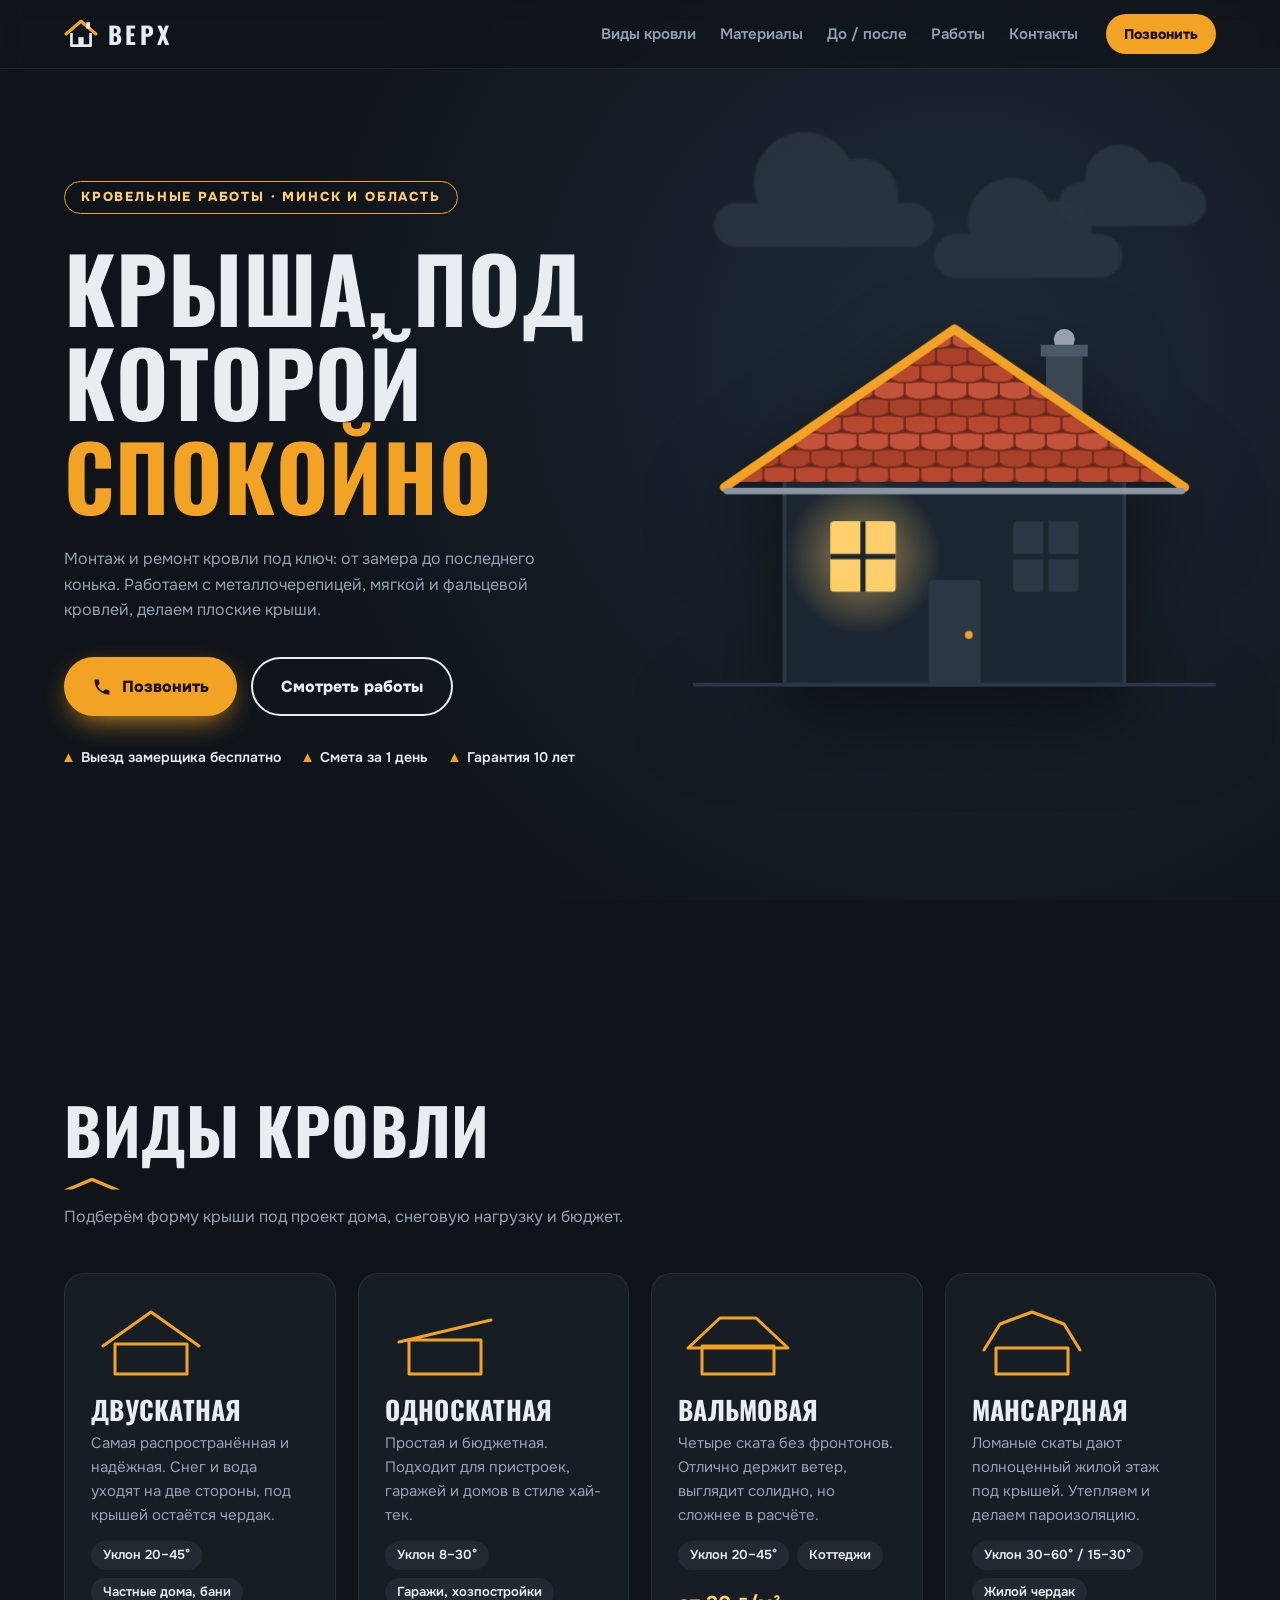
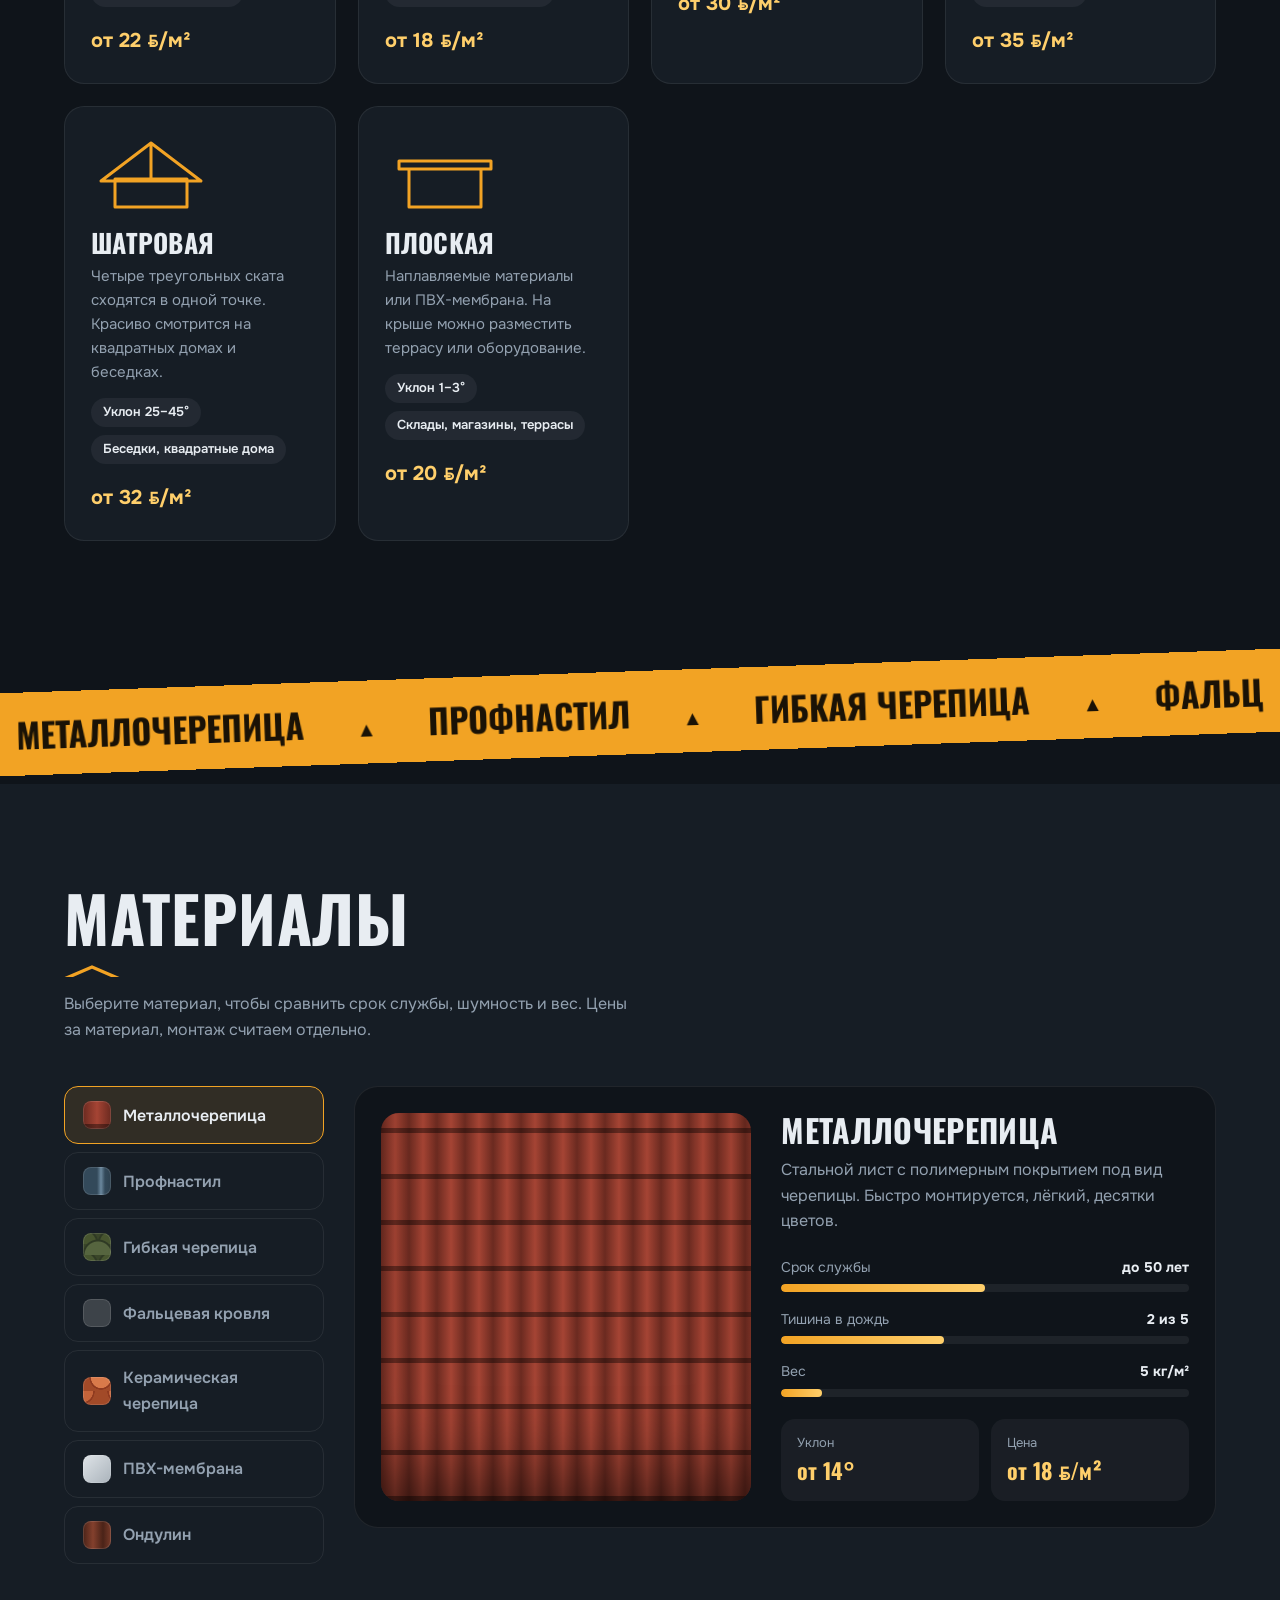
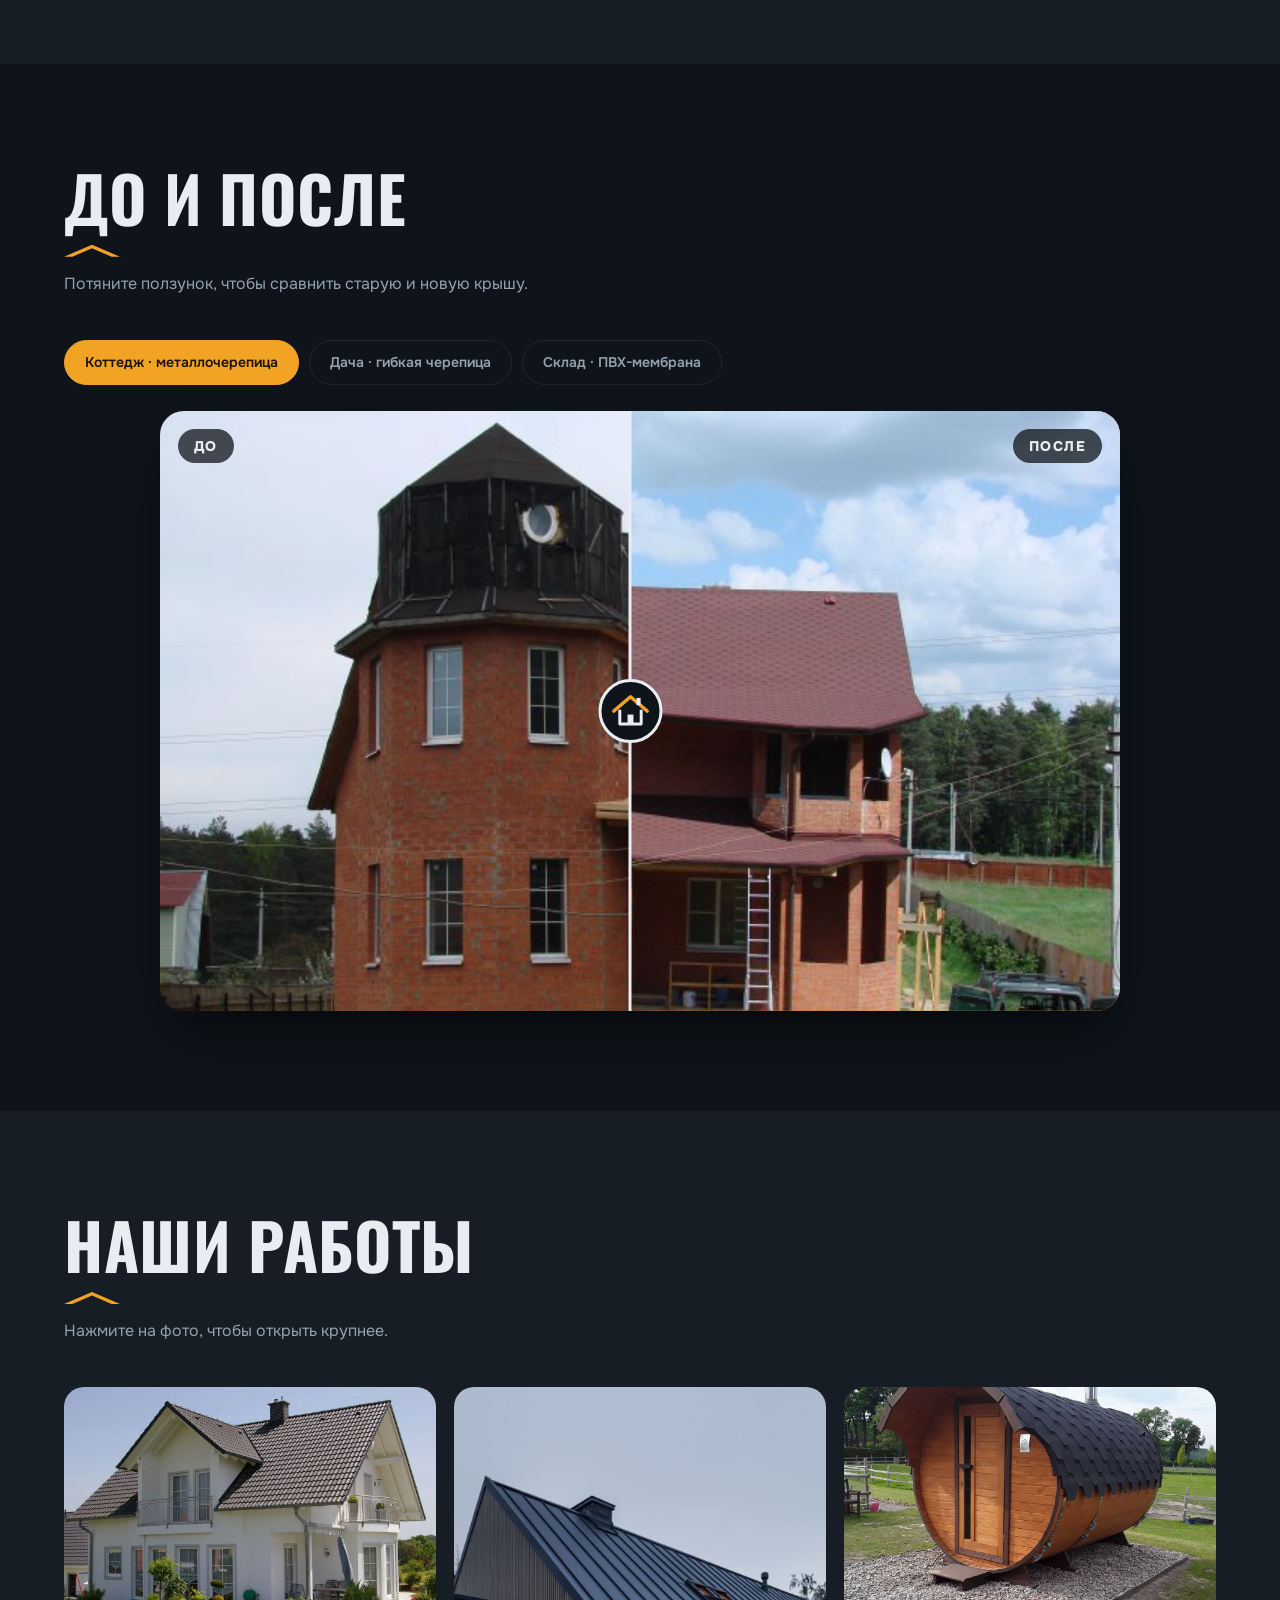
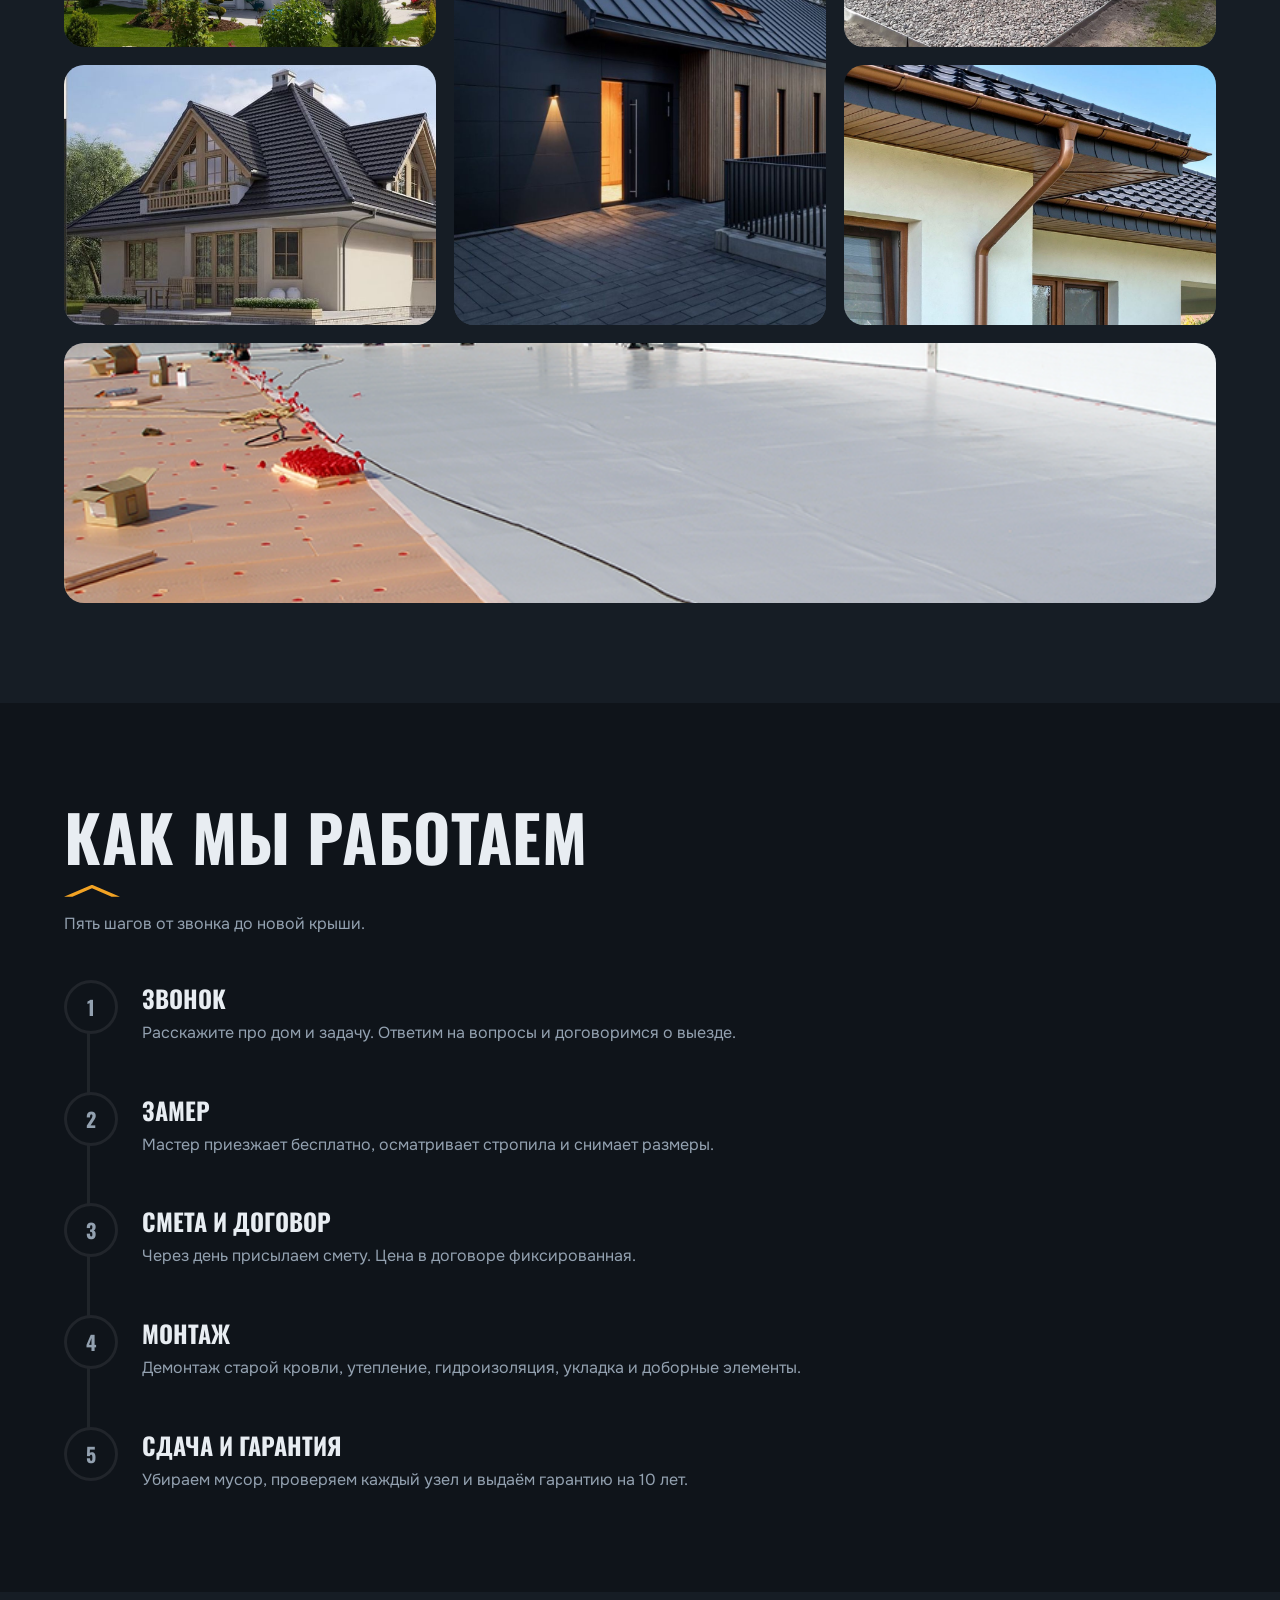
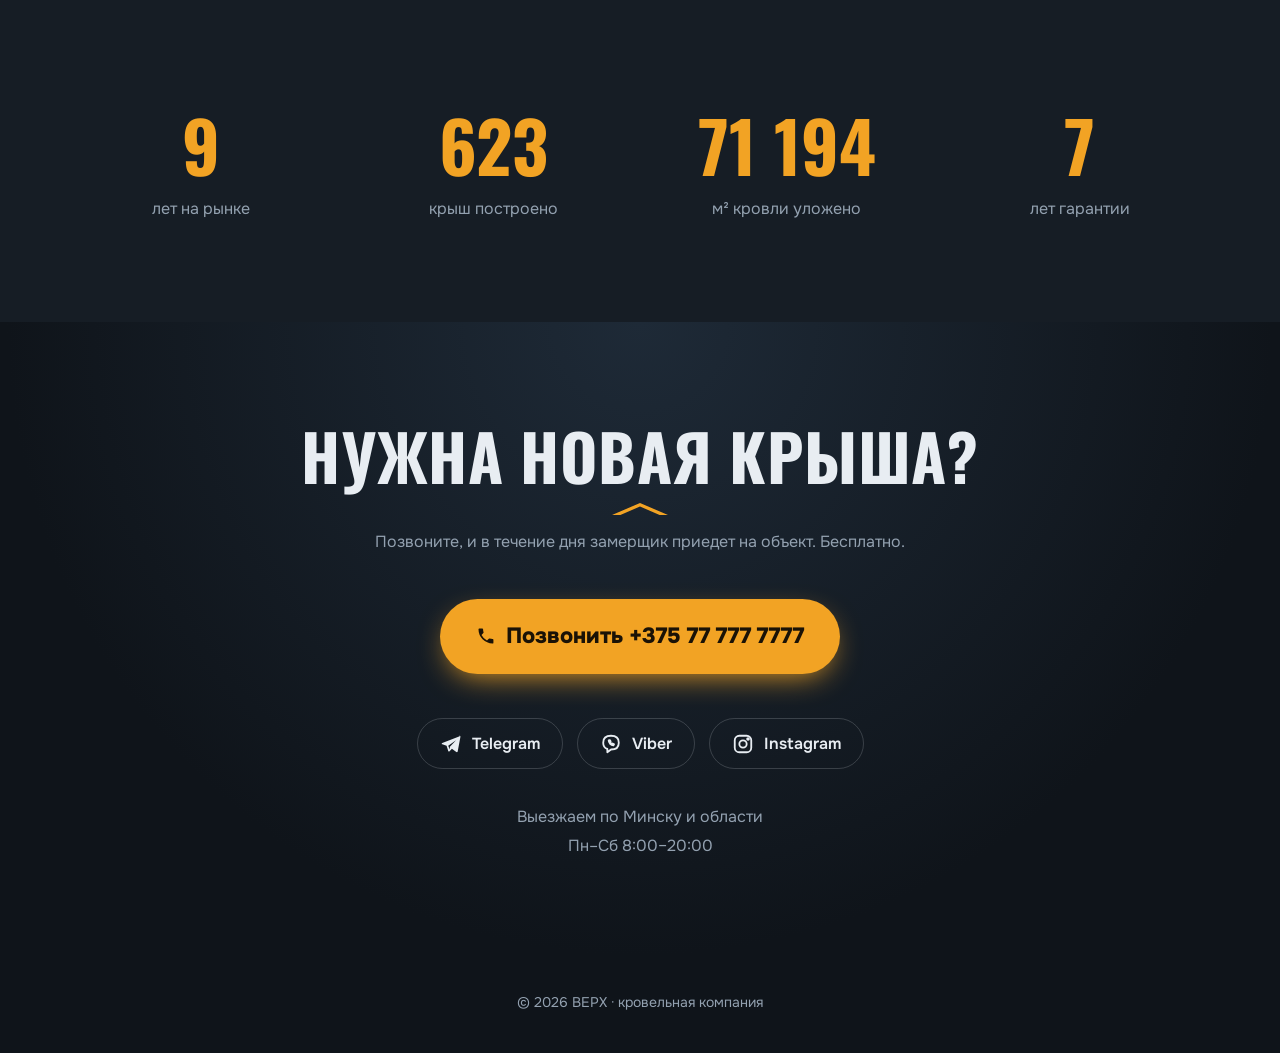
==== Krovlya/index.html @ 720a1a56 "init(Krovlya): complete task" ====
<!DOCTYPE html>
<html lang="ru">
<head>
<meta charset="utf-8">
<meta name="viewport" content="width=device-width, initial-scale=1">
<title>ВЕРХ — кровельные работы в Минске</title>
<meta name="description" content="Кровельная компания «ВЕРХ»: монтаж и ремонт крыш под ключ. Металлочерепица, гибкая черепица, фальц, плоская кровля. Бесплатный выезд замерщика, гарантия 10 лет.">
<meta name="theme-color" content="#0f141a">
<link rel="preconnect" href="https://fonts.googleapis.com">
<link rel="preconnect" href="https://fonts.gstatic.com" crossorigin>
<link href="https://fonts.googleapis.com/css2?family=Oswald:wght@500;700&family=Onest:wght@400;600;800&display=swap" rel="stylesheet">
<link rel="stylesheet" href="style.css">
</head>
<body>

<!-- значок крыши: логотип и заглушки фото -->
<svg class="defs" width="0" height="0" aria-hidden="true">
  <defs>
    <symbol id="roofIcon" viewBox="0 0 64 64">
      <path d="M4 32 32 8l28 24" fill="none" stroke="#f2a324" stroke-width="6" stroke-linecap="round" stroke-linejoin="round"/>
      <path d="M14 30v24h36V30" fill="none" stroke="currentColor" stroke-width="5" stroke-linejoin="round"/>
      <rect x="27" y="38" width="10" height="16" fill="currentColor"/>
      <rect x="42" y="10" width="7" height="12" fill="currentColor"/>
    </symbol>
  </defs>
</svg>

<header class="nav">
  <a class="logo" href="#hero"><svg viewBox="0 0 64 64"><use href="#roofIcon"/></svg>ВЕРХ</a>
  <nav><a href="#types">Виды кровли</a><a href="#materials">Материалы</a><a href="#before">До / после</a><a href="#works">Работы</a><a href="#contacts">Контакты</a></nav>
  <a class="call-mini" href="tel:+375777777777">Позвонить</a>
</header>

<main>
<section id="hero" class="hero">
  <div class="hero__text">
    <span class="tag">Кровельные работы · Минск и область</span>
    <h1 class="words">Крыша, под которой <em>спокойно</em></h1>
    <p class="lead">Монтаж и ремонт кровли под ключ: от замера до последнего конька. Работаем с металлочерепицей, мягкой и фальцевой кровлей, делаем плоские крыши.</p>
    <div class="actions">
      <a class="btn btn--main" href="tel:+375777777777"><svg viewBox="0 0 24 24"><path d="M6.6 10.8a15 15 0 0 0 6.6 6.6l2.2-2.2a1 1 0 0 1 1-.25 11 11 0 0 0 3.5.55 1 1 0 0 1 1 1V20a1 1 0 0 1-1 1A17 17 0 0 1 3 4a1 1 0 0 1 1-1h3.5a1 1 0 0 1 1 1c0 1.2.2 2.4.55 3.5a1 1 0 0 1-.25 1z"/></svg>Позвонить</a>
      <a class="btn btn--ghost" href="#works">Смотреть работы</a>
    </div>
    <ul class="perks">
      <li>Выезд замерщика бесплатно</li>
      <li>Смета за 1 день</li>
      <li>Гарантия 10 лет</li>
    </ul>
  </div>

  <!-- дом: черепица укладывается ряд за рядом, потом начинается дождь -->
  <div class="hero__art" id="art" aria-hidden="true">
    <span class="cloud c1"></span><span class="cloud c2"></span><span class="cloud c3"></span>
    <svg class="house" viewBox="0 0 400 400">
      <defs>
        <clipPath id="roofClip"><polygon points="200,90 30,205 370,205"/></clipPath>
        <radialGradient id="glow"><stop offset="0" stop-color="#ffcf6b" stop-opacity=".55"/><stop offset="1" stop-color="#ffcf6b" stop-opacity="0"/></radialGradient>
      </defs>
      <line x1="0" y1="360" x2="400" y2="360" stroke="#2b3744" stroke-width="3"/>
      <g class="smoke"><circle cx="284" cy="96" r="8"/><circle cx="284" cy="96" r="8"/><circle cx="284" cy="96" r="8"/></g>
      <rect x="270" y="105" width="28" height="70" fill="#3a4654"/>
      <rect x="266" y="100" width="36" height="9" fill="#4a5867"/>
      <rect x="70" y="200" width="260" height="160" fill="#1c2631" stroke="#2b3744" stroke-width="3"/>
      <circle cx="130" cy="262" r="60" fill="url(#glow)" class="win-glow"/>
      <rect x="105" y="235" width="50" height="54" rx="3" fill="#ffcf6b" class="win"/>
      <path d="M130 235v54M105 262h50" stroke="#1c2631" stroke-width="4"/>
      <rect x="245" y="235" width="50" height="54" rx="3" fill="#2b3744"/>
      <path d="M270 235v54M245 262h50" stroke="#1c2631" stroke-width="4"/>
      <rect x="180" y="280" width="40" height="80" rx="3" fill="#2b3744"/>
      <circle cx="211" cy="322" r="3" fill="#f2a324"/>
      <polygon points="200,90 30,205 370,205" fill="#26313d"/>
      <g id="tiles" clip-path="url(#roofClip)"></g>
      <polyline class="trim" points="24,209 200,88 376,209" pathLength="1"/>
      <line class="gutter" x1="26" y1="212" x2="374" y2="212" pathLength="1"/>
    </svg>
    <canvas id="rain"></canvas>
  </div>
</section>

<!-- линия крыш: прорисовывается по мере прокрутки -->
<div class="ridge" aria-hidden="true">
  <svg viewBox="0 0 1200 90"><path id="ridgePath" pathLength="1" d="M0 80 H60 L110 40 L160 80 H200 V50 L250 20 L300 50 V80 H360 L400 60 H470 L510 80 H560 L620 30 L680 80 H720 V45 H800 V80 H850 L880 55 L910 80 H960 L1010 25 L1035 42 V30 H1048 V52 L1060 80 H1110 L1150 50 L1190 80 H1200"/></svg>
</div>

<section id="types" class="sec">
  <h2>Виды кровли</h2>
  <p class="sub">Подберём форму крыши под проект дома, снеговую нагрузку и бюджет.</p>
  <div class="cards">
    <article class="card">
      <svg class="shape" viewBox="0 0 120 80"><path pathLength="1" d="M24 72V42h72v30zM12 44 60 10l48 34"/></svg>
      <h3>Двускатная</h3>
      <p>Самая распространённая и надёжная. Снег и вода уходят на две стороны, под крышей остаётся чердак.</p>
      <ul class="meta"><li>Уклон 20–45°</li><li>Частные дома, бани</li></ul>
      <b>от 22 <span class="nbrb-icon">BYN</span>/м²</b>
    </article>
    <article class="card">
      <svg class="shape" viewBox="0 0 120 80"><path pathLength="1" d="M24 72V38h72v34zM14 40 106 18"/></svg>
      <h3>Односкатная</h3>
      <p>Простая и бюджетная. Подходит для пристроек, гаражей и домов в стиле хай-тек.</p>
      <ul class="meta"><li>Уклон 8–30°</li><li>Гаражи, хозпостройки</li></ul>
      <b>от 18 <span class="nbrb-icon">BYN</span>/м²</b>
    </article>
    <article class="card">
      <svg class="shape" viewBox="0 0 120 80"><path pathLength="1" d="M24 72V44h72v28zM10 46l32-30h36l32 30z"/></svg>
      <h3>Вальмовая</h3>
      <p>Четыре ската без фронтонов. Отлично держит ветер, выглядит солидно, но сложнее в расчёте.</p>
      <ul class="meta"><li>Уклон 20–45°</li><li>Коттеджи</li></ul>
      <b>от 30 <span class="nbrb-icon">BYN</span>/м²</b>
    </article>
    <article class="card">
      <svg class="shape" viewBox="0 0 120 80"><path pathLength="1" d="M24 72V46h72v26zM12 48l16-26 32-12 32 12 16 26"/></svg>
      <h3>Мансардная</h3>
      <p>Ломаные скаты дают полноценный жилой этаж под крышей. Утепляем и делаем пароизоляцию.</p>
      <ul class="meta"><li>Уклон 30–60° / 15–30°</li><li>Жилой чердак</li></ul>
      <b>от 35 <span class="nbrb-icon">BYN</span>/м²</b>
    </article>
    <article class="card">
      <svg class="shape" viewBox="0 0 120 80"><path pathLength="1" d="M24 72V44h72v28zM10 46 60 8l50 38zM60 8v38"/></svg>
      <h3>Шатровая</h3>
      <p>Четыре треугольных ската сходятся в одной точке. Красиво смотрится на квадратных домах и беседках.</p>
      <ul class="meta"><li>Уклон 25–45°</li><li>Беседки, квадратные дома</li></ul>
      <b>от 32 <span class="nbrb-icon">BYN</span>/м²</b>
    </article>
    <article class="card">
      <svg class="shape" viewBox="0 0 120 80"><path pathLength="1" d="M24 72V34h72v38zM14 34h92v-8H14z"/></svg>
      <h3>Плоская</h3>
      <p>Наплавляемые материалы или ПВХ-мембрана. На крыше можно разместить террасу или оборудование.</p>
      <ul class="meta"><li>Уклон 1–3°</li><li>Склады, магазины, террасы</li></ul>
      <b>от 20 <span class="nbrb-icon">BYN</span>/м²</b>
    </article>
  </div>
</section>

<div class="marquee" aria-hidden="true"><div class="marquee__track">
  <span>Металлочерепица</span><span>Профнастил</span><span>Гибкая черепица</span><span>Фальц</span><span>Керамика</span><span>ПВХ-мембрана</span><span>Водостоки</span>
  <span>Металлочерепица</span><span>Профнастил</span><span>Гибкая черепица</span><span>Фальц</span><span>Керамика</span><span>ПВХ-мембрана</span><span>Водостоки</span>
</div></div>

<section id="materials" class="sec sec--dark">
  <h2>Материалы</h2>
  <p class="sub">Выберите материал, чтобы сравнить срок службы, шумность и вес. Цены за материал, монтаж считаем отдельно.</p>
  <div class="mat">
    <div class="mat__list" role="tablist" aria-label="Кровельные материалы" id="matList"></div>
    <div class="mat__panel" role="tabpanel" id="matPanel">
      <div class="sample" id="matSample"></div>
      <div class="mat__info">
        <h3 id="matName"></h3>
        <p id="matText"></p>
        <div class="specs">
          <div class="spec"><span>Срок службы</span><b id="sLife"></b><i><u id="bLife"></u></i></div>
          <div class="spec"><span>Тишина в дождь</span><b id="sQuiet"></b><i><u id="bQuiet"></u></i></div>
          <div class="spec"><span>Вес</span><b id="sWeight"></b><i><u id="bWeight"></u></i></div>
        </div>
        <ul class="facts">
          <li><span>Уклон</span><b id="sSlope"></b></li>
          <li><span>Цена</span><b id="sPrice"></b></li>
        </ul>
      </div>
    </div>
  </div>
</section>

<section id="before" class="sec">
  <h2>До и после</h2>
  <p class="sub">Потяните ползунок, чтобы сравнить старую и новую крышу.</p>
  <div class="ba-tabs" id="baTabs">
    <button class="on" data-n="1">Коттедж · металлочерепица</button>
    <button data-n="2">Дача · гибкая черепица</button>
    <button data-n="3">Склад · ПВХ-мембрана</button>
  </div>
  <!-- фото: images/before1.jpg + images/after1.jpg, before2/after2, before3/after3 -->
  <div class="ba">
    <div class="ba__img ba__img--before" style="--img:url(./images/before1.jpg)"><span class="ba__lbl">До</span></div>
    <div class="ba__img ba__img--after" style="--img:url(./images/after1.jpg)"><span class="ba__lbl">После</span></div>
    <div class="ba__handle"><svg viewBox="0 0 64 64"><use href="#roofIcon"/></svg></div>
    <input class="ba__range" type="range" min="0" max="100" value="50" aria-label="Сравнение до и после">
  </div>
</section>

<section id="works" class="sec sec--dark">
  <h2>Наши работы</h2>
  <p class="sub">Нажмите на фото, чтобы открыть крупнее.</p>
  <!-- фото: images/photo1.jpg … photo6.jpg -->
  <div class="gal">
    <figure class="ph" style="--img:url(./images/photo1.jpg)"><figcaption>Коттедж, металлочерепица</figcaption></figure>
    <figure class="ph ph--tall" style="--img:url(./images/photo2.jpg)"><figcaption>Фальцевая кровля, графит</figcaption></figure>
    <figure class="ph" style="--img:url(./images/photo3.jpg)"><figcaption>Баня, гибкая черепица</figcaption></figure>
    <figure class="ph" style="--img:url(./images/photo4.jpg)"><figcaption>Мансарда с мансардными окнами</figcaption></figure>
    <figure class="ph" style="--img:url(./images/photo6.jpg)"><figcaption>Водосточная система</figcaption></figure>
    <figure class="ph ph--wide" style="--img:url(./images/photo5.jpg)"><figcaption>Плоская кровля склада, ПВХ-мембрана</figcaption></figure>
  </div>
</section>

<section id="steps" class="sec">
  <h2>Как мы работаем</h2>
  <p class="sub">Пять шагов от звонка до новой крыши.</p>
  <ol class="steps" id="steps">
    <li><b>Звонок</b><p>Расскажите про дом и задачу. Ответим на вопросы и договоримся о выезде.</p></li>
    <li><b>Замер</b><p>Мастер приезжает бесплатно, осматривает стропила и снимает размеры.</p></li>
    <li><b>Смета и договор</b><p>Через день присылаем смету. Цена в договоре фиксированная.</p></li>
    <li><b>Монтаж</b><p>Демонтаж старой кровли, утепление, гидроизоляция, укладка и доборные элементы.</p></li>
    <li><b>Сдача и гарантия</b><p>Убираем мусор, проверяем каждый узел и выдаём гарантию на 10 лет.</p></li>
  </ol>
</section>

<section class="sec sec--dark stats">
  <div><b data-to="12">0</b><span>лет на рынке</span></div>
  <div><b data-to="840">0</b><span>крыш построено</span></div>
  <div><b data-to="96000">0</b><span>м² кровли уложено</span></div>
  <div><b data-to="10">0</b><span>лет гарантии</span></div>
</section>

<section id="contacts" class="sec contacts">
  <h2>Нужна новая крыша?</h2>
  <p class="sub">Позвоните, и в течение дня замерщик приедет на объект. Бесплатно.</p>
  <div class="actions actions--center">
    <a class="btn btn--main btn--big" href="tel:+375777777777"><svg viewBox="0 0 24 24"><path d="M6.6 10.8a15 15 0 0 0 6.6 6.6l2.2-2.2a1 1 0 0 1 1-.25 11 11 0 0 0 3.5.55 1 1 0 0 1 1 1V20a1 1 0 0 1-1 1A17 17 0 0 1 3 4a1 1 0 0 1 1-1h3.5a1 1 0 0 1 1 1c0 1.2.2 2.4.55 3.5a1 1 0 0 1-.25 1z"/></svg>Позвонить +375 77 777 7777</a>
  </div>
  <ul class="socials">
    <li><a href="https://t.me/" target="_blank" rel="noopener" class="soc">
      <svg viewBox="0 0 24 24" fill="currentColor"><path d="M21.5 3.5 2.5 10.8c-.8.3-.8 1.4 0 1.6l4.7 1.5 1.8 5.6c.2.6 1 .8 1.4.3l2.6-2.5 4.8 3.5c.6.4 1.4.1 1.5-.6l3-16c.1-.8-.6-1.4-1.3-1.1zM9 14l8.5-6.2-6.7 7.3-.3 2.8z"/></svg>
      <span>Telegram</span></a></li>
    <li><a href="viber://chat?number=%2B375777777777" class="soc">
      <svg viewBox="0 0 24 24" fill="none" stroke="currentColor" stroke-width="2" stroke-linejoin="round"><path d="M12 3c5 0 8.5 2.5 8.5 7.5S17 18 12 18l-4 3v-3.6C5 16.3 3.5 14 3.5 10.5 3.5 5.5 7 3 12 3z"/><path d="M9.5 8c0 3 2.5 5.5 5 5.5l.8-1.2-1.6-.9-.8.6c-.8-.4-1.5-1.1-1.9-1.9l.6-.8-.9-1.6z" fill="currentColor"/></svg>
      <span>Viber</span></a></li>
    <li><a href="https://instagram.com/" target="_blank" rel="noopener" class="soc">
      <svg viewBox="0 0 24 24" fill="none" stroke="currentColor" stroke-width="2"><rect x="3" y="3" width="18" height="18" rx="5"/><circle cx="12" cy="12" r="4"/><circle cx="17.5" cy="6.5" r="1" fill="currentColor"/></svg>
      <span>Instagram</span></a></li>
  </ul>
  <address>Выезжаем по Минску и области<br>Пн–Сб 8:00–20:00</address>
</section>
</main>

<footer class="foot">© <span id="year"></span> ВЕРХ · кровельная компания</footer>

<!-- плавающая кнопка звонка (ПК) и нижняя панель (телефон) -->
<a class="fab" href="tel:+375777777777" aria-label="Позвонить"><svg viewBox="0 0 24 24"><path d="M6.6 10.8a15 15 0 0 0 6.6 6.6l2.2-2.2a1 1 0 0 1 1-.25 11 11 0 0 0 3.5.55 1 1 0 0 1 1 1V20a1 1 0 0 1-1 1A17 17 0 0 1 3 4a1 1 0 0 1 1-1h3.5a1 1 0 0 1 1 1c0 1.2.2 2.4.55 3.5a1 1 0 0 1-.25 1z"/></svg></a>
<div class="dock"><a href="tel:+375777777777">Позвонить</a><a href="viber://chat?number=%2B375777777777">Viber</a></div>

<!-- просмотр фото -->
<div class="lb" id="lb" hidden>
  <button class="lb__x" aria-label="Закрыть">×</button>
  <button class="lb__nav lb__prev" aria-label="Предыдущее фото">‹</button>
  <figure class="lb__fig"><div class="lb__img"></div><figcaption></figcaption></figure>
  <button class="lb__nav lb__next" aria-label="Следующее фото">›</button>
</div>

<script src="script.js"></script>
</body>
</html>
---- Krovlya/style.css ----
*{box-sizing:border-box;margin:0;padding:0}
:root{--bg:#0f141a;--bg2:#161d25;--line:rgba(232,237,242,.08);--text:#e8edf2;--muted:#93a1b0;--acc:#f2a324;--acc2:#ffcf6b;--tile:#b5482f;--head:"Oswald",Impact,sans-serif;--body:"Onest",system-ui,sans-serif}
html{scroll-behavior:smooth;scroll-padding-top:70px}
body{background:var(--bg);color:var(--text);font:16px/1.6 var(--body);overflow-x:hidden}
a{color:inherit;text-decoration:none}
h1,h2,h3{font-family:var(--head);line-height:1.05;font-weight:700;text-transform:uppercase;letter-spacing:.01em}
.defs{position:absolute}

@font-face{
  font-family:"nbrb";
  src:url("./fonts/nbrb.woff2") format("woff2"),
      url("./fonts/nbrb.woff") format("woff"),
      url("./fonts/nbrb.ttf") format("truetype");
  unicode-range:U+E901,U+42,U+59,U+4E;
}
.nbrb-icon{font-family:"nbrb"!important;font-style:normal;font-weight:bold;line-height:1;-webkit-font-smoothing:antialiased;-moz-osx-font-smoothing:grayscale}

/* шапка */
.nav{position:fixed;inset:0 0 auto;z-index:20;display:flex;align-items:center;gap:28px;padding:14px 5vw;
  background:rgba(15,20,26,.75);backdrop-filter:blur(10px);border-bottom:1px solid var(--line);transition:box-shadow .3s}
.nav.scrolled{box-shadow:0 10px 30px -10px rgba(0,0,0,.6)}
.logo{display:flex;align-items:center;gap:10px;font:700 24px var(--head);letter-spacing:.14em}
.logo svg{width:34px;height:34px;color:var(--text);transition:transform .4s cubic-bezier(.3,1.6,.5,1)}
.logo:hover svg{transform:translateY(-4px) rotate(-8deg)}
.nav nav{display:flex;gap:24px;margin-left:auto;font-weight:600;font-size:15px}
.nav nav a{position:relative;color:var(--muted);transition:color .2s}
.nav nav a::after{content:"";position:absolute;left:0;right:0;bottom:-4px;height:2px;background:var(--acc);transform:scaleX(0);transform-origin:right;transition:transform .3s}
.nav nav a:hover{color:var(--text)}
.nav nav a:hover::after{transform:scaleX(1);transform-origin:left}
.call-mini{background:var(--acc);color:#1a1206;padding:9px 18px;border-radius:40px;font-weight:800;font-size:14px}

/* кнопки */
.actions{display:flex;flex-wrap:wrap;gap:14px}
.actions--center{justify-content:center}
.btn{display:inline-flex;align-items:center;gap:10px;padding:15px 28px;border-radius:50px;font-weight:800;position:relative;overflow:hidden;isolation:isolate;transition:transform .25s,box-shadow .25s,color .25s}
.btn svg{width:20px;height:20px;fill:currentColor}
.btn--main{background:var(--acc);color:#1a1206;box-shadow:0 10px 30px -10px var(--acc)}
.btn--main svg{animation:ring 2.4s infinite}
@keyframes ring{0%,70%,100%{transform:rotate(0)}74%,82%{transform:rotate(-18deg)}78%,86%{transform:rotate(18deg)}}
.btn--main::before{content:"";position:absolute;inset:0;z-index:-1;background:linear-gradient(110deg,transparent 30%,rgba(255,255,255,.55) 50%,transparent 70%);transform:translateX(-120%);animation:shine 3.2s infinite}
@keyframes shine{0%,60%{transform:translateX(-120%)}100%{transform:translateX(120%)}}
.btn--ghost{border:2px solid var(--text)}
.btn--ghost::before{content:"";position:absolute;inset:0;z-index:-1;background:var(--text);clip-path:circle(0 at 50% 50%);transition:clip-path .45s}
.btn--ghost:hover{color:var(--bg)}
.btn--ghost:hover::before{clip-path:circle(75% at 50% 50%)}
.btn:hover{transform:translateY(-3px)}
.btn--big{font-size:clamp(17px,2.2vw,22px);padding:20px 36px}

/* hero */
.hero{min-height:100svh;padding:120px 5vw 70px;display:grid;grid-template-columns:1.05fr .95fr;align-items:center;gap:4vw;
  background:radial-gradient(circle at 75% 40%,#1e2a37,var(--bg) 62%)}
.tag{display:inline-block;color:var(--acc2);border:1px solid var(--acc);padding:5px 16px;border-radius:30px;font-size:13px;font-weight:800;letter-spacing:.14em;text-transform:uppercase;margin-bottom:26px;animation:fade .8s both}
h1{font-size:clamp(46px,7vw,100px)}
h1 em{font-style:normal;color:var(--acc)}
.words .w{display:inline-block;vertical-align:bottom;clip-path:inset(-.6em -.3em -.15em -.3em)}
.words .w>span{display:inline-block;transform:translateY(125%);animation:wordUp .8s cubic-bezier(.2,.8,.2,1) forwards;animation-delay:calc(var(--i) * 110ms + .15s)}
@keyframes wordUp{to{transform:none}}
.lead{max-width:520px;color:var(--muted);margin:24px 0 34px;animation:fade .8s .7s both}
.hero .actions{animation:fade .8s .9s both}
.perks{list-style:none;display:flex;flex-wrap:wrap;gap:10px 22px;margin-top:30px;font-weight:600;font-size:14px;animation:fade .8s 1.1s both}
.perks li{display:flex;align-items:center;gap:8px}
.perks li::before{content:"";width:9px;height:9px;background:var(--acc);clip-path:polygon(50% 0,100% 100%,0 100%)}
@keyframes fade{from{opacity:0;transform:translateY(24px)}to{opacity:1;transform:none}}

.hero__art{position:relative;aspect-ratio:1;max-width:560px;width:100%;justify-self:center}
.house,#rain{position:absolute;inset:0;width:100%;height:100%}
#rain{pointer-events:none}
.house{overflow:visible;filter:drop-shadow(0 30px 40px rgba(0,0,0,.5))}
.tile{animation:tileIn .45s cubic-bezier(.3,1.4,.5,1) both;animation-delay:var(--d)}
@keyframes tileIn{from{transform:translateY(-40px);opacity:0}}
.trim{fill:none;stroke:var(--acc);stroke-width:7;stroke-linecap:round;stroke-linejoin:round;stroke-dasharray:1;stroke-dashoffset:1;animation:dash .9s 2.3s ease forwards}
.gutter{stroke:#8a96a3;stroke-width:5;stroke-linecap:round;stroke-dasharray:1;stroke-dashoffset:1;animation:dash .7s 2.8s ease forwards}
@keyframes dash{to{stroke-dashoffset:0}}
.win{animation:winOn .6s 3.2s both}
.win-glow{animation:winOn .6s 3.2s both,flick 4s 4s infinite}
@keyframes winOn{from{opacity:0}}
@keyframes flick{0%,100%{opacity:1}50%{opacity:.7}}
.smoke circle{fill:rgba(200,210,220,.35);animation:smoke 3.6s linear infinite;transform-box:fill-box;transform-origin:center}
.smoke circle:nth-child(2){animation-delay:1.2s}
.smoke circle:nth-child(3){animation-delay:2.4s}
@keyframes smoke{0%{transform:translate(0,0) scale(.6);opacity:0}15%{opacity:1}100%{transform:translate(30px,-80px) scale(2.4);opacity:0}}

.cloud{position:absolute;z-index:2;height:44px;border-radius:40px;background:#2a3542;filter:blur(1px);opacity:0;animation:cloudIn 1.2s 2.6s forwards,drift 14s 2.6s ease-in-out infinite alternate}
.cloud::before,.cloud::after{content:"";position:absolute;bottom:14px;border-radius:50%;background:inherit}
.cloud::before{left:18%;width:46%;aspect-ratio:1}
.cloud::after{right:16%;width:34%;aspect-ratio:1}
.c1{top:-2%;left:4%;width:42%}
.c2{top:4%;left:46%;width:36%;animation-delay:2.9s,2.9s;animation-direction:normal,alternate-reverse}
.c3{top:-6%;left:70%;width:28%;animation-delay:3.1s,3.1s}
@keyframes cloudIn{to{opacity:.9}}
@keyframes drift{to{translate:22px 0}}

/* линия крыш */
.ridge{padding:10px 5vw 0}
.ridge svg{display:block;width:100%;height:auto;overflow:visible}
.ridge path{fill:none;stroke:var(--acc);stroke-width:3;stroke-linejoin:round;stroke-dasharray:1;stroke-dashoffset:var(--off,1)}

/* секции */
.sec{padding:100px 5vw}
.sec--dark{background:var(--bg2)}
.sec h2{font-size:clamp(36px,5vw,64px);margin-bottom:14px}
.sec h2::after{content:"";display:block;width:56px;height:12px;margin-top:14px;background:var(--acc);clip-path:polygon(0 100%,50% 0,100% 100%,85% 100%,50% 30%,15% 100%)}
.sub{color:var(--muted);margin-bottom:44px;max-width:580px}

/* виды кровли */
.cards{display:grid;grid-template-columns:repeat(auto-fit,minmax(270px,1fr));gap:22px}
.card{position:relative;padding:28px 26px 26px;border-radius:20px;background:var(--bg2);border:1px solid var(--line);overflow:hidden;transition:transform .35s,border-color .35s}
.card::before{content:"";position:absolute;inset:0;background:radial-gradient(circle at var(--mx,50%) var(--my,0%),rgba(242,163,36,.22),transparent 55%);opacity:0;transition:opacity .35s}
.card:hover{border-color:rgba(242,163,36,.6)}
.card:hover::before{opacity:1}
.card>*{position:relative}
.shape{width:120px;height:80px;display:block;margin-bottom:14px}
.shape path{fill:rgba(242,163,36,0);stroke:var(--acc);stroke-width:3;stroke-linejoin:round;stroke-linecap:round;stroke-dasharray:1;stroke-dashoffset:1;transition:fill .4s}
.card.in .shape path{animation:dash 1.4s var(--d,0s) ease forwards}
.card:hover .shape path{fill:rgba(242,163,36,.15)}
.card:hover .shape{animation:bob .6s ease}
@keyframes bob{40%{transform:translateY(-6px)}}
.card h3{font-size:26px;margin-bottom:8px}
.card p{color:var(--muted);font-size:15px;margin-bottom:14px}
.meta{list-style:none;display:flex;flex-wrap:wrap;gap:8px;margin-bottom:18px}
.meta li{font-size:13px;font-weight:600;padding:4px 12px;border-radius:20px;background:rgba(232,237,242,.06)}
.card b{font-size:20px;color:var(--acc2)}

.marquee{overflow:hidden;background:var(--acc);color:#1a1206;padding:16px 0;transform:rotate(-2deg);margin:30px -10px}
.marquee__track{display:flex;width:max-content;animation:mq 26s linear infinite}
.marquee span{font:700 clamp(22px,3vw,34px) var(--head);text-transform:uppercase;padding:0 26px;white-space:nowrap}
.marquee span::after{content:"▲";font-size:.6em;vertical-align:middle;margin-left:52px}
@keyframes mq{to{transform:translateX(-50%)}}

/* материалы */
.mat{display:grid;grid-template-columns:260px 1fr;gap:30px;align-items:start}
.mat__list{display:flex;flex-direction:column;gap:8px}
.mat__list button{all:unset;cursor:pointer;display:flex;align-items:center;gap:12px;padding:14px 18px;border-radius:14px;font-weight:600;color:var(--muted);border:1px solid var(--line);transition:background .25s,color .25s,border-color .25s,transform .25s}
.mat__list button i{width:28px;height:28px;border-radius:8px;flex:none;background:var(--tex);box-shadow:inset 0 0 0 1px rgba(255,255,255,.12)}
.mat__list button:hover{color:var(--text);transform:translateX(4px)}
.mat__list button[aria-selected="true"]{background:rgba(242,163,36,.12);border-color:var(--acc);color:var(--text)}
.mat__list button:focus-visible{outline:2px solid var(--acc);outline-offset:2px}
.mat__panel{display:grid;grid-template-columns:1fr 1.1fr;gap:30px;padding:26px;border-radius:24px;background:var(--bg);border:1px solid var(--line);min-height:420px}
.sample{position:relative;border-radius:18px;overflow:hidden;min-height:300px;background:var(--tex);box-shadow:inset 0 -60px 80px -40px rgba(0,0,0,.6)}
.sample::after{content:"";position:absolute;inset:0;background:linear-gradient(115deg,transparent 35%,rgba(255,255,255,.28) 50%,transparent 65%);transform:translateX(-110%)}
.sample.swap{animation:sampleIn .6s cubic-bezier(.2,.8,.2,1)}
.sample.swap::after{animation:sweep 1.1s .2s ease}
@keyframes sampleIn{from{clip-path:polygon(0 100%,100% 100%,100% 100%,0 100%)}to{clip-path:polygon(0 0,100% 0,100% 100%,0 100%)}}
@keyframes sweep{to{transform:translateX(110%)}}
.mat__info.swap>*{animation:fade .5s both}
.mat__info.swap>:nth-child(2){animation-delay:.06s}
.mat__info.swap>:nth-child(3){animation-delay:.12s}
.mat__info.swap>:nth-child(4){animation-delay:.18s}
.mat__info h3{font-size:32px;margin-bottom:10px}
.mat__info>p{color:var(--muted);margin-bottom:22px}
.specs{display:grid;gap:16px;margin-bottom:22px}
.spec{display:grid;grid-template-columns:1fr auto;gap:6px 12px;font-size:14px}
.spec span{color:var(--muted)}
.spec i{grid-column:1/-1;height:8px;border-radius:8px;background:rgba(232,237,242,.07);overflow:hidden}
.spec u{display:block;height:100%;width:0;border-radius:inherit;background:linear-gradient(90deg,var(--acc),var(--acc2));transition:width 1s cubic-bezier(.2,.8,.2,1)}
.facts{list-style:none;display:grid;grid-template-columns:1fr 1fr;gap:12px}
.facts li{padding:14px 16px;border-radius:14px;background:rgba(232,237,242,.05)}
.facts li>span{display:block;font-size:13px;color:var(--muted)}
.facts b{font:700 22px var(--head);color:var(--acc2);white-space:nowrap}

/* текстуры материалов */
[data-t="metal"]{--tex:repeating-linear-gradient(0deg,rgba(0,0,0,.4) 0 5px,transparent 5px 46px),repeating-linear-gradient(90deg,#6b2a20 0,#a54434 14px,#6b2a20 28px)}
[data-t="prof"]{--tex:repeating-linear-gradient(90deg,#33495a 0 14px,#6b889e 18px,#33495a 22px,#26353f 40px)}
[data-t="soft"]{--tex:radial-gradient(circle at 50% 100%,#56653f 0 13px,#2f3a24 14px 15px,transparent 16px) 0 0/30px 22px,radial-gradient(circle at 50% 100%,#47552f 0 13px,#2f3a24 14px 15px,transparent 16px) 15px 11px/30px 22px,#3a4629}
[data-t="seam"]{--tex:repeating-linear-gradient(90deg,#3d4349 0 52px,#9aa3ab 52px 55px,#23272b 55px 58px),linear-gradient(#4b5259,#2f3439)}
[data-t="ceramic"]{--tex:radial-gradient(ellipse 50% 70% at 50% 0,#d97a4a 0 55%,#8f3a1f 58% 64%,transparent 66%) 0 0/36px 28px,radial-gradient(ellipse 50% 70% at 50% 0,#c4643a 0 55%,#8f3a1f 58% 64%,transparent 66%) 18px 14px/36px 28px,#a24a28}
[data-t="pvc"]{--tex:repeating-linear-gradient(0deg,transparent 0 62px,rgba(0,0,0,.2) 62px 65px),linear-gradient(135deg,#dfe4e8,#aab3bb)}
[data-t="ondulin"]{--tex:repeating-linear-gradient(90deg,#4a2318 0,#83402d 10px,#4a2318 20px)}

/* до / после */
.ba-tabs{display:flex;flex-wrap:wrap;gap:10px;margin-bottom:26px}
.ba-tabs button{all:unset;cursor:pointer;padding:10px 20px;border-radius:30px;border:1px solid var(--line);font-weight:600;font-size:14px;color:var(--muted);transition:all .25s}
.ba-tabs button:hover{color:var(--text);border-color:var(--muted)}
.ba-tabs button.on{background:var(--acc);border-color:var(--acc);color:#1a1206}
.ba-tabs button:focus-visible{outline:2px solid var(--acc);outline-offset:2px}
.ba{position:relative;max-width:960px;aspect-ratio:16/10;margin:0 auto;border-radius:24px;overflow:hidden;--p:50%;user-select:none;box-shadow:0 30px 60px -20px rgba(0,0,0,.7)}
.ba.swap{animation:pop .5s cubic-bezier(.2,.9,.3,1.2)}
.ba__img{position:absolute;inset:0;background:var(--img) center/cover no-repeat,linear-gradient(135deg,#2a2f35,#4a4f55)}
.ba__img--after{background:var(--img) center/cover no-repeat,linear-gradient(135deg,#a54434,#f2a324);clip-path:inset(0 0 0 var(--p))}
.ba__lbl{position:absolute;top:18px;left:18px;z-index:1;background:rgba(15,20,26,.75);padding:6px 16px;border-radius:30px;font-weight:800;font-size:14px;letter-spacing:.1em;text-transform:uppercase}
.ba__img--after .ba__lbl{left:auto;right:18px}
.ba__handle{position:absolute;top:0;bottom:0;left:var(--p);width:3px;background:var(--text);translate:-50% 0;pointer-events:none}
.ba__handle svg{position:absolute;top:50%;left:50%;width:64px;height:64px;translate:-50% -50%;background:var(--bg);color:var(--text);border-radius:50%;padding:10px;border:3px solid var(--text);transition:transform .3s}
.ba.moving .ba__handle svg{transform:scale(1.12)}
.ba__range{position:absolute;inset:0;width:100%;height:100%;opacity:0;cursor:ew-resize;margin:0}

/* галерея */
.gal{display:grid;grid-template-columns:repeat(3,1fr);grid-auto-rows:260px;gap:18px}
.ph{position:relative;border-radius:20px;overflow:hidden;cursor:zoom-in;transition:transform .2s}
.ph::before{content:"";position:absolute;inset:0;background:var(--img) center/cover no-repeat,linear-gradient(160deg,#1e2a37,#3a4654);transition:transform .7s cubic-bezier(.2,.8,.2,1)}
.ph:hover::before{transform:scale(1.09)}
.ph--tall{grid-row:span 2}
.ph--wide{grid-column:1/-1}
.ph figcaption{position:absolute;left:0;right:0;bottom:0;z-index:1;padding:40px 20px 16px;background:linear-gradient(transparent,rgba(8,11,14,.88));font-weight:800;transform:translateY(100%);transition:transform .4s}
.ph:hover figcaption,.ph:focus-visible figcaption{transform:none}
.ph:focus-visible{outline:3px solid var(--acc);outline-offset:3px}

/* лайтбокс */
.lb{position:fixed;inset:0;z-index:50;background:rgba(8,11,14,.93);display:grid;grid-template-columns:auto 1fr auto;align-items:center;gap:10px;padding:5vh 3vw;animation:lbin .3s}
.lb[hidden]{display:none}
@keyframes lbin{from{opacity:0}}
.lb__fig{height:100%;display:flex;flex-direction:column;gap:14px;animation:pop .4s cubic-bezier(.2,.9,.3,1.2)}
@keyframes pop{from{transform:scale(.9);opacity:0}}
.lb__img{position:relative;flex:1;border-radius:18px;background:var(--img) center/contain no-repeat}
.lb__fig figcaption{text-align:center;font:700 22px var(--head);text-transform:uppercase}
.lb button{background:none;border:0;color:var(--text);cursor:pointer;font-size:56px;line-height:1;padding:10px;transition:color .2s,transform .2s}
.lb button:hover{color:var(--acc);transform:scale(1.15)}
.lb__x{position:absolute;top:10px;right:20px}

/* заглушка, если фото ещё не загружено в images/ */
.ph.noimg::before,.ba__img.noimg,.lb__img.noimg{background:repeating-linear-gradient(-45deg,rgba(232,237,242,.035) 0 14px,transparent 14px 28px),linear-gradient(160deg,#1e2a37,#2e3a47)}
.ba__img--before.noimg{background:repeating-linear-gradient(-45deg,rgba(232,237,242,.04) 0 14px,transparent 14px 28px),linear-gradient(160deg,#2a2f35,#45494e)}
.ba__img--after.noimg{background:repeating-linear-gradient(45deg,rgba(26,18,6,.08) 0 14px,transparent 14px 28px),linear-gradient(160deg,#c06a1c,#f2a324)}
.stub{position:absolute;inset:0;display:flex;flex-direction:column;align-items:center;justify-content:center;gap:10px;color:rgba(232,237,242,.55);font-weight:600;font-size:14px;letter-spacing:.08em;text-transform:uppercase;pointer-events:none}
.stub svg{width:64px;height:64px;opacity:.7;animation:stubBob 2.6s ease-in-out infinite}
@keyframes stubBob{50%{transform:translateY(-6px)}}
.ba__img--after .stub{color:rgba(26,18,6,.65)}
.ba__img--before .stub{right:calc(100% - var(--p));overflow:hidden}
.ba__img--after .stub{left:var(--p);overflow:hidden}

/* этапы */
.steps{list-style:none;position:relative;max-width:760px;counter-reset:st;--fill:0}
.steps::before,.steps::after{content:"";position:absolute;left:23px;top:24px;bottom:24px;width:3px;border-radius:3px;background:var(--line)}
.steps::after{background:var(--acc);transform:scaleY(var(--fill));transform-origin:top}
.steps li{position:relative;padding:0 0 38px 78px;counter-increment:st}
.steps li:last-child{padding-bottom:0}
.steps li::before{content:counter(st);position:absolute;left:0;top:0;z-index:1;width:48px;height:48px;display:grid;place-items:center;font:700 20px var(--head);border-radius:50%;background:var(--bg);border:3px solid var(--line);color:var(--muted);transition:all .4s}
.steps li.on::before{border-color:var(--acc);background:var(--acc);color:#1a1206;transform:scale(1.08)}
.steps b{display:block;font:700 24px var(--head);text-transform:uppercase;margin:8px 0 4px}
.steps p{color:var(--muted)}

/* цифры */
.stats{display:grid;grid-template-columns:repeat(4,1fr);gap:20px;text-align:center}
.stats b{display:block;font:700 clamp(40px,5.5vw,76px) var(--head);color:var(--acc)}
.stats span{color:var(--muted)}

/* контакты */
.contacts{text-align:center;background:radial-gradient(circle at 50% 0,#1e2a37,var(--bg) 70%)}
.contacts h2::after{margin-inline:auto}
.contacts .sub{margin-inline:auto}
.socials{list-style:none;display:flex;flex-wrap:wrap;justify-content:center;gap:14px;margin:44px 0 34px}
.soc{display:flex;align-items:center;gap:10px;padding:12px 22px;border-radius:40px;border:1px solid rgba(232,237,242,.18);font-weight:600;transition:background .3s,border-color .3s,transform .3s,color .3s}
.soc svg{width:22px;height:22px;transition:transform .5s}
.soc:hover{background:var(--acc);border-color:var(--acc);color:#1a1206;transform:translateY(-4px)}
.soc:hover svg{transform:rotate(-12deg) scale(1.2)}
address{font-style:normal;color:var(--muted);line-height:1.8}

.foot{text-align:center;padding:30px 5vw 40px;color:var(--muted);font-size:14px}

/* плавающая кнопка звонка */
.fab{position:fixed;right:28px;bottom:28px;z-index:30;width:64px;height:64px;border-radius:50%;display:grid;place-items:center;background:var(--acc);color:#1a1206;box-shadow:0 12px 30px -8px rgba(242,163,36,.8);transition:transform .3s,opacity .3s;opacity:0;transform:scale(.4);pointer-events:none}
.fab.show{opacity:1;transform:none;pointer-events:auto}
.fab:hover{transform:scale(1.1)}
.fab svg{width:28px;height:28px;fill:currentColor;animation:ring 2.4s infinite}
.fab::before,.fab::after{content:"";position:absolute;inset:0;border-radius:50%;border:2px solid var(--acc);animation:pulse 2.4s infinite}
.fab::after{animation-delay:1.2s}
@keyframes pulse{from{transform:scale(1);opacity:.8}to{transform:scale(1.9);opacity:0}}
.dock{display:none}

/* появление при скролле */
.in-up{opacity:0;transform:translateY(40px);transition:opacity .8s,transform .8s cubic-bezier(.2,.8,.2,1);transition-delay:var(--d,0s)}
.in-up.in{opacity:1;transform:none}
.card.in-up.in:hover{transform:translateY(-6px);transition-delay:0s}

@media (max-width:1000px){
  .mat{grid-template-columns:1fr}
  .mat__list{flex-direction:row;overflow-x:auto;padding-bottom:6px;scrollbar-width:thin}
  .mat__list button{white-space:nowrap}
  .mat__list button:hover{transform:none}
}
@media (max-width:900px){
  .nav nav{display:none}
  .call-mini{margin-left:auto}
  .hero{grid-template-columns:1fr;padding-top:100px;text-align:center}
  .hero .actions,.perks{justify-content:center}
  .lead{margin-inline:auto}
  .hero__art{max-width:360px;order:-1}
  .mat__panel{grid-template-columns:1fr;padding:18px}
  .sample{min-height:200px}
  .gal{grid-template-columns:repeat(2,1fr);grid-auto-rows:200px}
  .ph figcaption{transform:none}
  .stats{grid-template-columns:repeat(2,1fr)}
  .sec{padding:70px 5vw}
}
@media (max-width:600px){
  .gal{grid-template-columns:1fr}
  .ph--wide{grid-column:auto}
  .ba{aspect-ratio:4/3}
  .lb{grid-template-columns:1fr;padding:60px 4vw 30px}
  .lb__nav{position:absolute;bottom:14px}
  .lb__prev{left:20px}.lb__next{right:20px}
  .fab{display:none}
  body{padding-bottom:64px}
  .dock{display:flex;position:fixed;inset:auto 0 0;z-index:30;padding-bottom:env(safe-area-inset-bottom,0px);background:var(--bg2);border-top:1px solid var(--line)}
  .dock a{flex:1;text-align:center;padding:18px;font-weight:800}
  .dock a:first-child{background:var(--acc);color:#1a1206}
}
@media (prefers-reduced-motion:reduce){
  *,*::before,*::after{animation-duration:.01ms!important;animation-iteration-count:1!important;animation-delay:0s!important;transition-duration:.01ms!important}
}
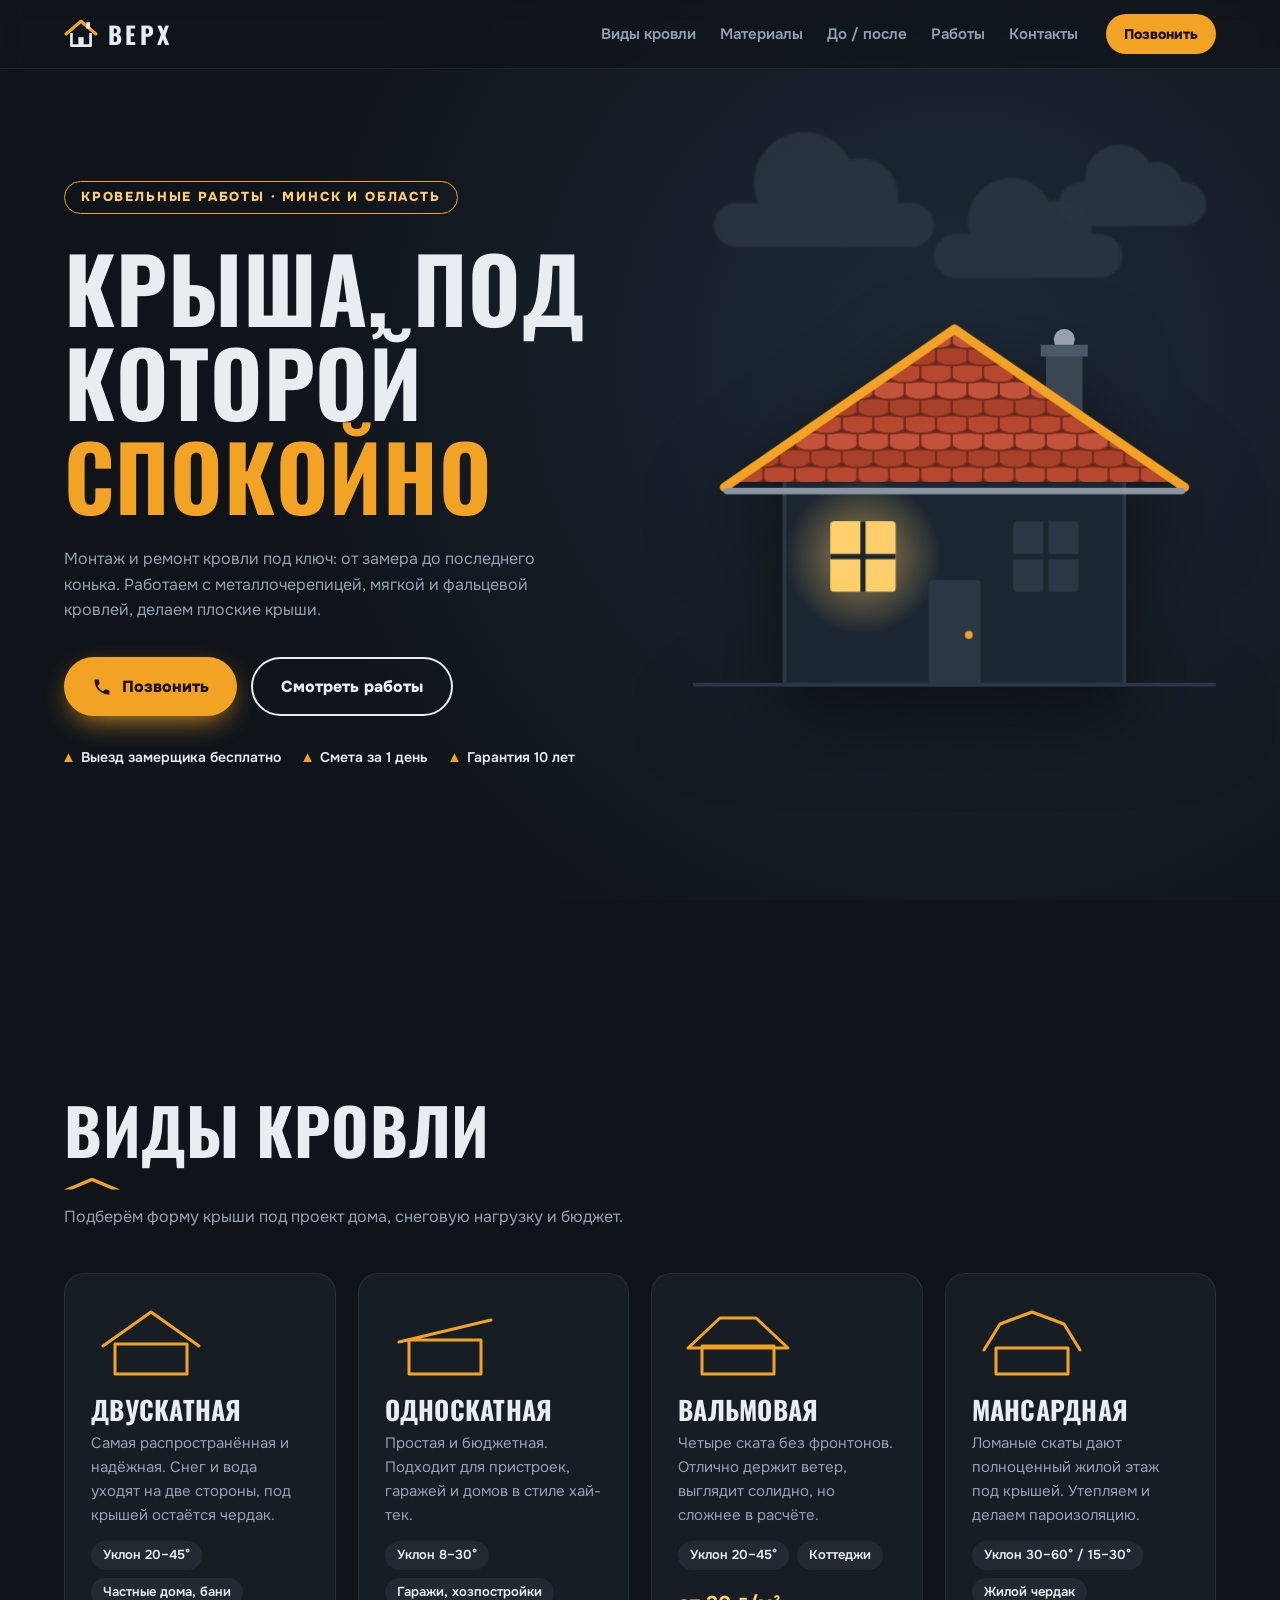
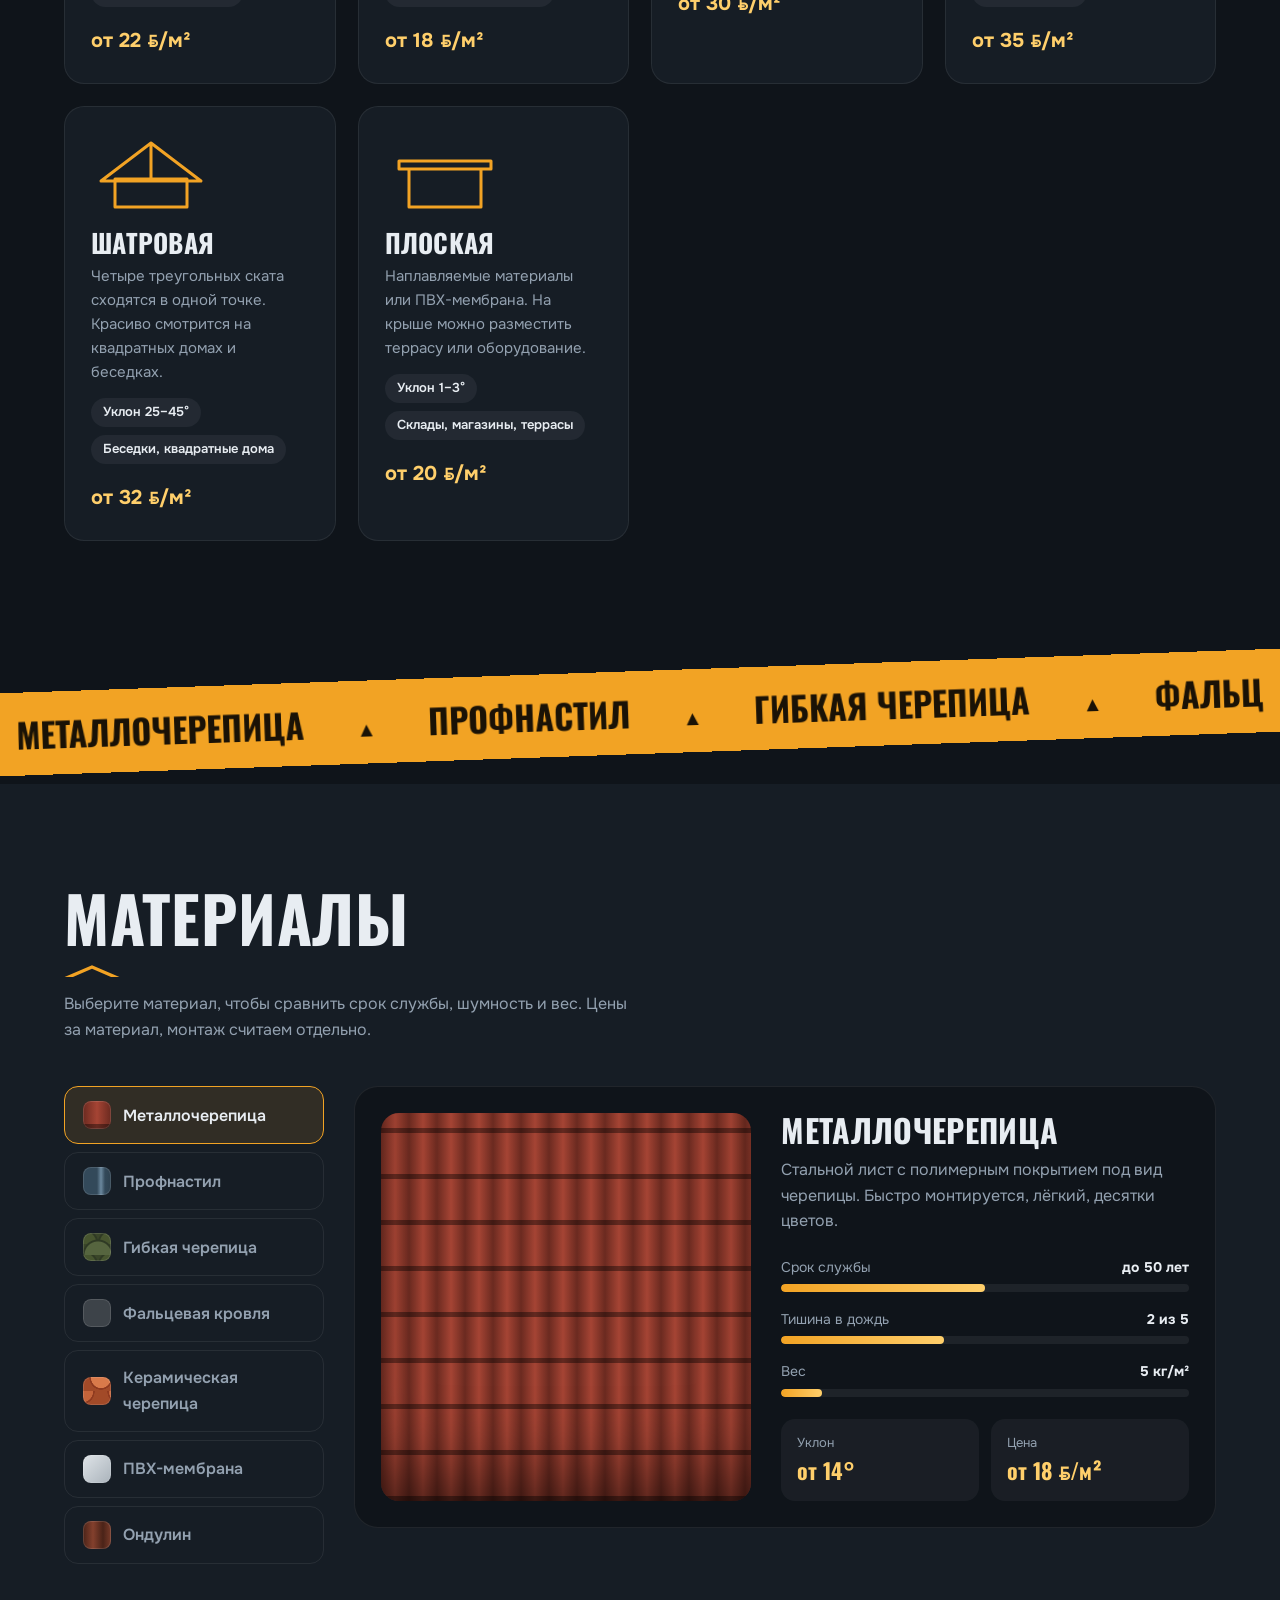
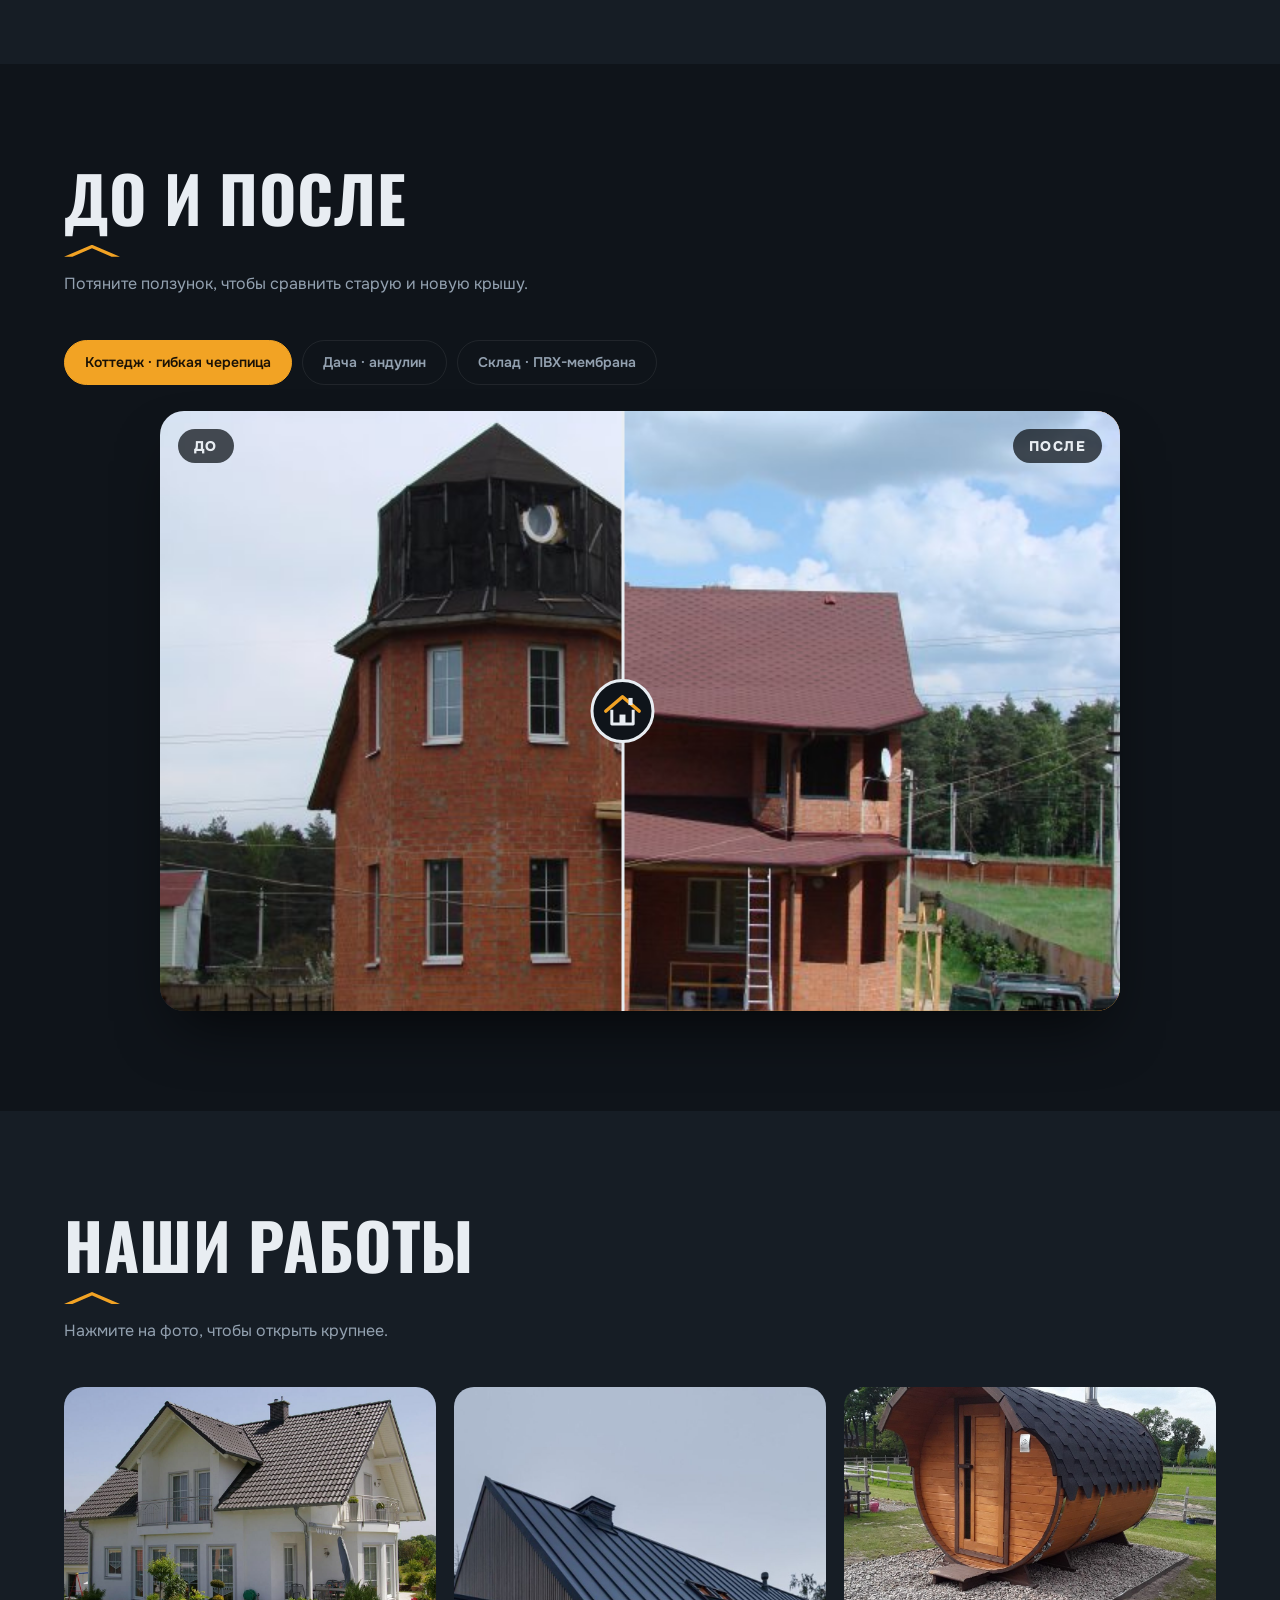
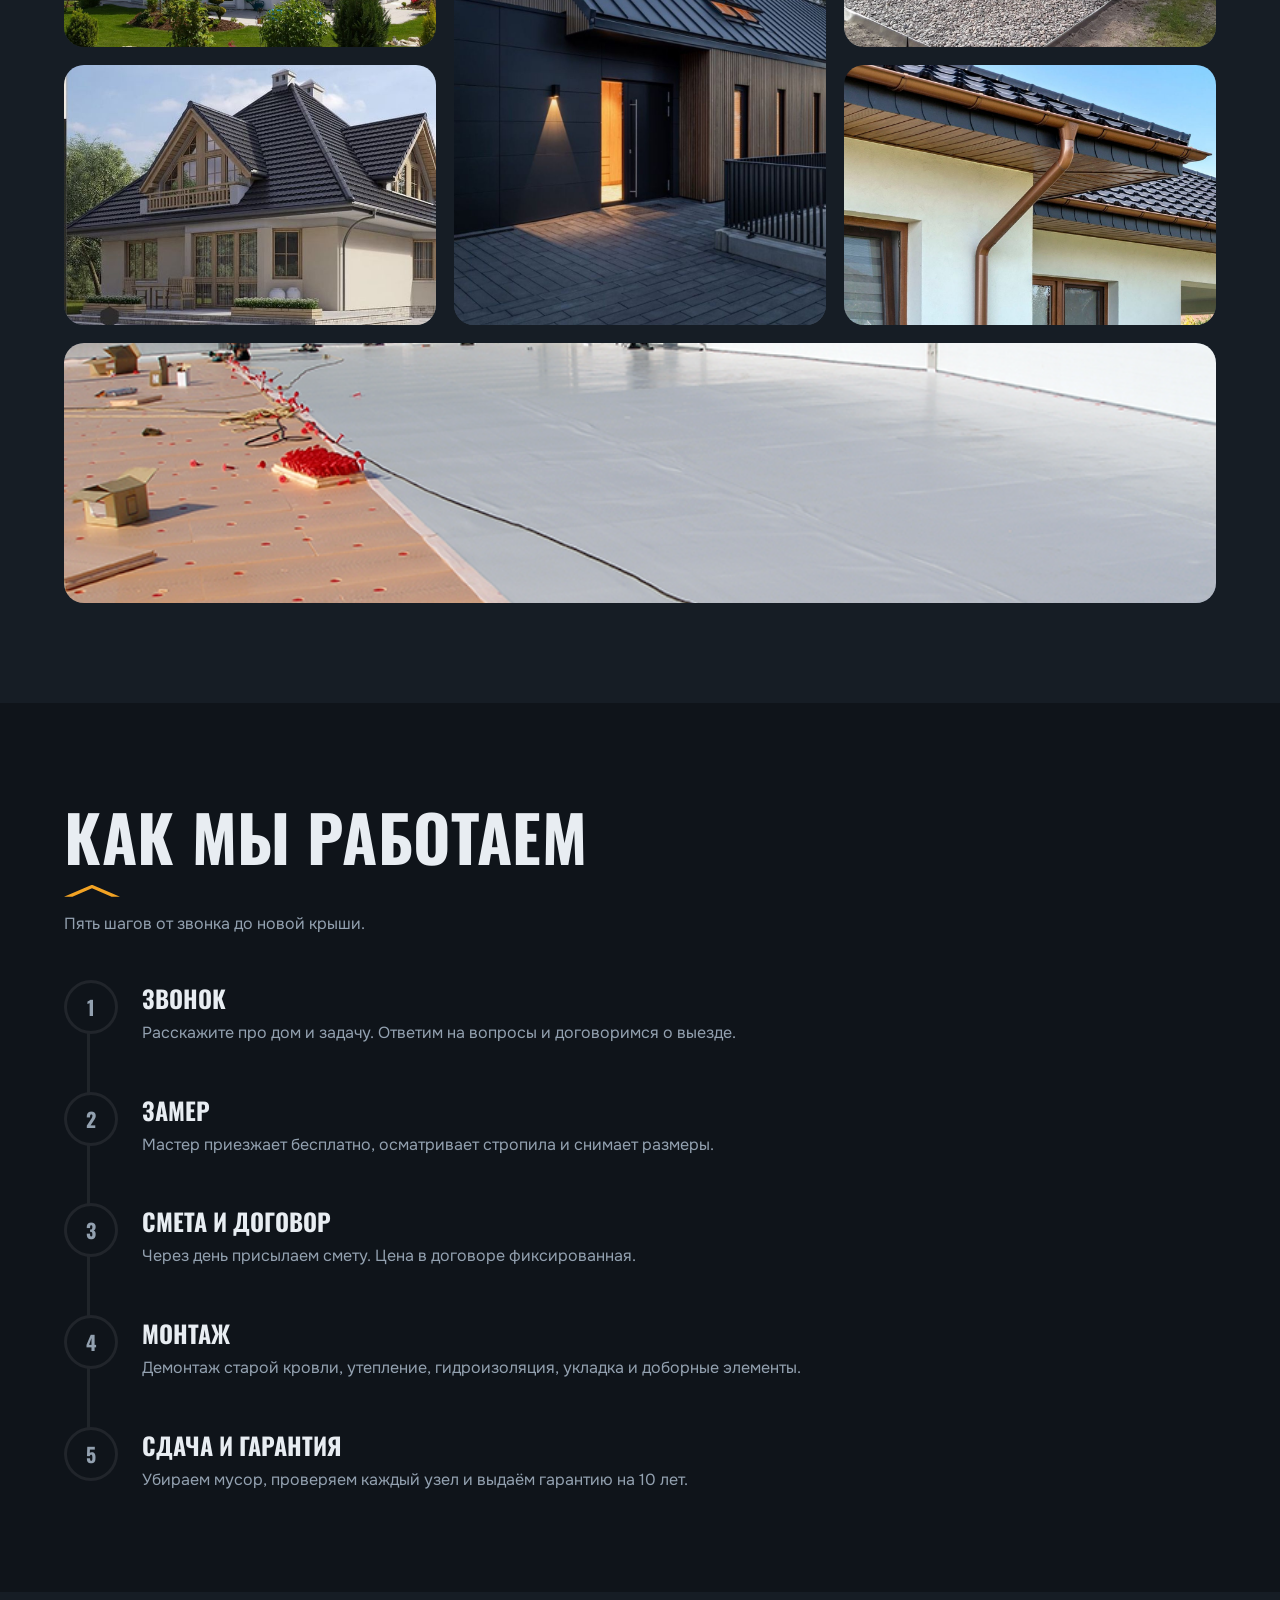
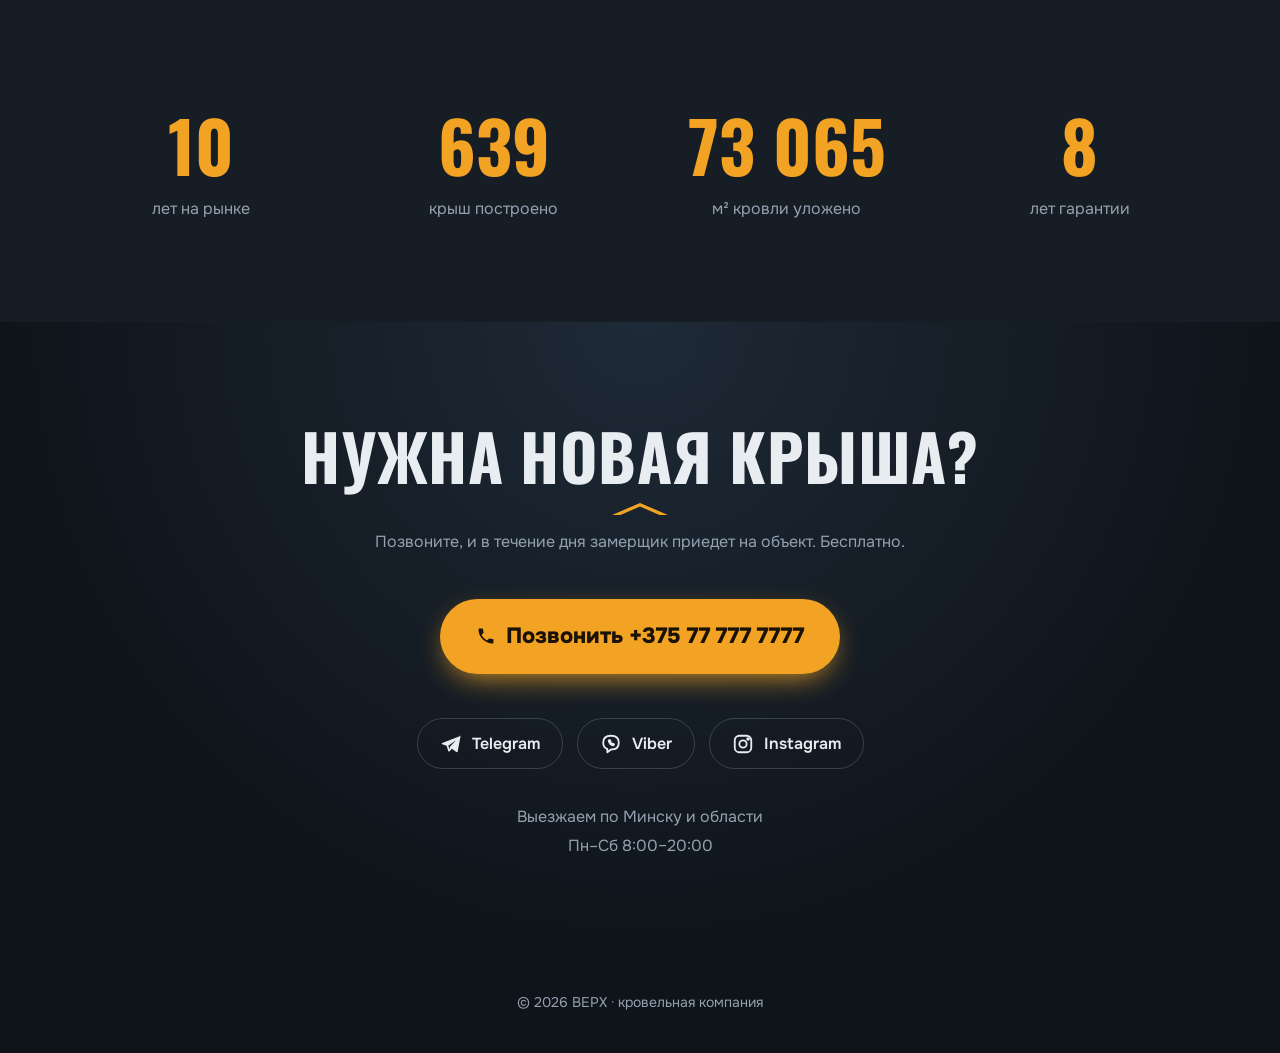
==== commit cf6fd066: "fix(Krovlya): fix bugs" ====
--- a/Krovlya/index.html
+++ b/Krovlya/index.html
@@ -164,8 +164,8 @@
   <h2>До и после</h2>
   <p class="sub">Потяните ползунок, чтобы сравнить старую и новую крышу.</p>
   <div class="ba-tabs" id="baTabs">
-    <button class="on" data-n="1">Коттедж · металлочерепица</button>
-    <button data-n="2">Дача · гибкая черепица</button>
+    <button class="on" data-n="1">Коттедж · гибкая черепица</button>
+    <button data-n="2">Дача · андулин</button>
     <button data-n="3">Склад · ПВХ-мембрана</button>
   </div>
   <!-- фото: images/before1.jpg + images/after1.jpg, before2/after2, before3/after3 -->
